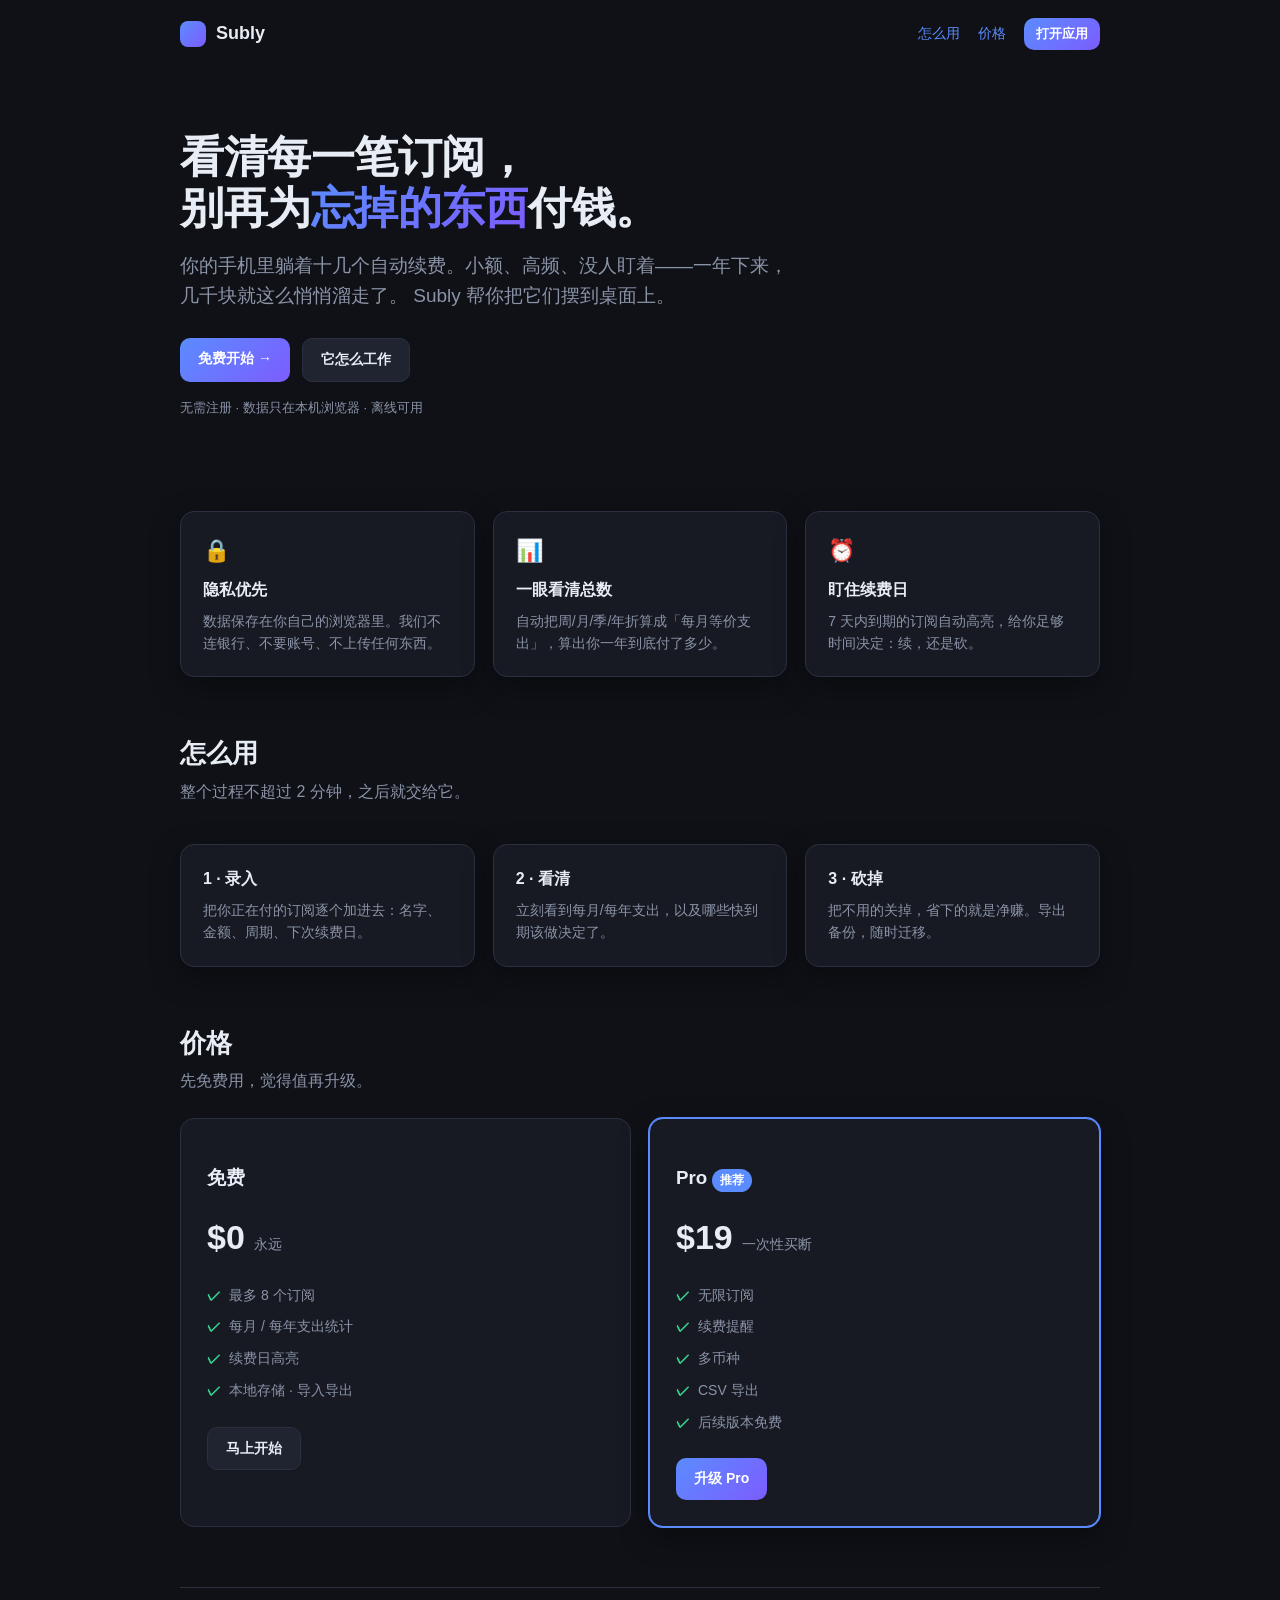
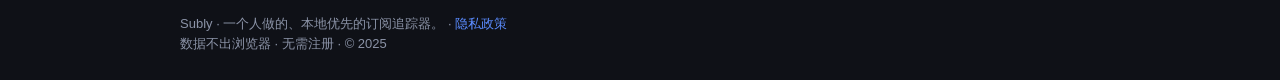
==== index.html @ 19559a6f "Subly: local-first subscription tracker (MVP + reminders + publish pack)" ====
<!DOCTYPE html>
<html lang="zh-CN">
<head>
  <meta charset="UTF-8">
  <meta name="viewport" content="width=device-width, initial-scale=1.0">
  <title>Subly — 看清每一笔订阅，别再为忘掉的东西付钱</title>
  <meta name="description" content="本地优先的订阅支出追踪器。不注册、不联网、不碰隐私。2 分钟理清你每年为订阅花掉的钱。">
  <link rel="canonical" href="https://subly.example.com/">
  <meta name="theme-color" content="#0f1117">
  <meta property="og:type" content="website">
  <meta property="og:site_name" content="Subly">
  <meta property="og:title" content="Subly — 看清每一笔订阅，别再为忘掉的东西付钱">
  <meta property="og:description" content="本地优先的订阅支出追踪器。不注册、不联网、不碰隐私。">
  <meta property="og:url" content="https://subly.example.com/">
  <meta property="og:image" content="https://subly.example.com/og.png">
  <meta name="twitter:card" content="summary_large_image">
  <meta name="twitter:title" content="Subly — 看清每一笔订阅">
  <meta name="twitter:description" content="本地优先的订阅支出追踪器。不注册、不联网、不碰隐私。">
  <meta name="twitter:image" content="https://subly.example.com/og.png">
  <link rel="icon" href="favicon.svg" type="image/svg+xml">
  <link rel="stylesheet" href="styles.css">
  <script type="application/ld+json">
  {
    "@context": "https://schema.org",
    "@type": "SoftwareApplication",
    "name": "Subly",
    "applicationCategory": "FinanceApplication",
    "operatingSystem": "Web",
    "description": "本地优先的订阅支出追踪器，数据只保存在浏览器本地。",
    "offers": { "@type": "Offer", "price": "0", "priceCurrency": "USD" }
  }
  </script>
</head>
<body>
  <div class="wrap">
    <nav class="nav">
      <span class="brand"><span class="dot"></span>Subly</span>
      <div class="nav-links">
        <a href="#how">怎么用</a>
        <a href="#pricing">价格</a>
        <a class="btn btn-primary btn-sm" href="app.html">打开应用</a>
      </div>
    </nav>

    <section class="hero">
      <h1>看清每一笔订阅，<br>别再为<span class="grad">忘掉的东西</span>付钱。</h1>
      <p class="lead">
        你的手机里躺着十几个自动续费。小额、高频、没人盯着——一年下来，几千块就这么悄悄溜走了。
        Subly 帮你把它们摆到桌面上。
      </p>
      <div class="cta">
        <a class="btn btn-primary" href="app.html">免费开始 →</a>
        <a class="btn" href="#how">它怎么工作</a>
      </div>
      <p class="sub">无需注册 · 数据只在本机浏览器 · 离线可用</p>
    </section>

    <section class="grid">
      <div class="card">
        <span class="ico">🔒</span>
        <h3>隐私优先</h3>
        <p>数据保存在你自己的浏览器里。我们不连银行、不要账号、不上传任何东西。</p>
      </div>
      <div class="card">
        <span class="ico">📊</span>
        <h3>一眼看清总数</h3>
        <p>自动把周/月/季/年折算成「每月等价支出」，算出你一年到底付了多少。</p>
      </div>
      <div class="card">
        <span class="ico">⏰</span>
        <h3>盯住续费日</h3>
        <p>7 天内到期的订阅自动高亮，给你足够时间决定：续，还是砍。</p>
      </div>
    </section>

    <section id="how">
      <h2 class="section-title">怎么用</h2>
      <p class="section-sub">整个过程不超过 2 分钟，之后就交给它。</p>
      <div class="grid">
        <div class="card"><h3>1 · 录入</h3><p>把你正在付的订阅逐个加进去：名字、金额、周期、下次续费日。</p></div>
        <div class="card"><h3>2 · 看清</h3><p>立刻看到每月/每年支出，以及哪些快到期该做决定了。</p></div>
        <div class="card"><h3>3 · 砍掉</h3><p>把不用的关掉，省下的就是净赚。导出备份，随时迁移。</p></div>
      </div>
    </section>

    <section id="pricing">
      <h2 class="section-title">价格</h2>
      <p class="section-sub">先免费用，觉得值再升级。</p>
      <div class="pricing">
        <div class="price-card">
          <h3>免费</h3>
          <div class="amount">$0 <small>永远</small></div>
          <ul>
            <li>最多 8 个订阅</li>
            <li>每月 / 每年支出统计</li>
            <li>续费日高亮</li>
            <li>本地存储 · 导入导出</li>
          </ul>
          <a class="btn" href="app.html">马上开始</a>
        </div>
        <div class="price-card featured">
          <h3>Pro <span class="badge">推荐</span></h3>
          <div class="amount">$19 <small>一次性买断</small></div>
          <ul>
            <li>无限订阅</li>
            <li>续费提醒</li>
            <li>多币种</li>
            <li>CSV 导出</li>
            <li>后续版本免费</li>
          </ul>
          <a class="btn btn-primary" href="app.html">升级 Pro</a>
        </div>
      </div>
    </section>

    <footer>
      Subly · 一个人做的、本地优先的订阅追踪器。 · <a href="privacy.html">隐私政策</a><br>
      数据不出浏览器 · 无需注册 · © 2025
    </footer>
  </div>
</body>
</html>
---- styles.css ----
:root {
  --bg: #0f1117;
  --surface: #171a23;
  --surface-2: #1f2430;
  --border: #2a3040;
  --text: #e8ecf4;
  --muted: #8b93a7;
  --accent: #5b8cff;
  --accent-2: #7c5cff;
  --good: #3ddc97;
  --warn: #ffb454;
  --bad: #ff6b6b;
  --radius: 14px;
  --shadow: 0 10px 30px rgba(0, 0, 0, 0.35);
}

* { box-sizing: border-box; }

html, body {
  margin: 0;
  padding: 0;
  background: var(--bg);
  color: var(--text);
  font-family: -apple-system, "Segoe UI", "PingFang SC", "Microsoft YaHei", Roboto, Helvetica, Arial, sans-serif;
  line-height: 1.55;
  -webkit-font-smoothing: antialiased;
}

a { color: var(--accent); text-decoration: none; }
a:hover { text-decoration: underline; }

.wrap { max-width: 960px; margin: 0 auto; padding: 0 20px; }

/* ---------- Top nav ---------- */
.nav {
  display: flex; align-items: center; justify-content: space-between;
  padding: 18px 0;
}
.brand { display: flex; align-items: center; gap: 10px; font-weight: 700; font-size: 18px; }
.brand .dot {
  width: 26px; height: 26px; border-radius: 8px;
  background: linear-gradient(135deg, var(--accent), var(--accent-2));
  display: inline-block;
}
.nav-links { display: flex; gap: 18px; align-items: center; color: var(--muted); font-size: 14px; }

/* ---------- Buttons ---------- */
.btn {
  display: inline-block; border: 1px solid var(--border); background: var(--surface-2);
  color: var(--text); padding: 10px 18px; border-radius: 10px; cursor: pointer;
  font-size: 14px; font-weight: 600; transition: transform .06s ease, background .15s ease;
}
.btn:hover { background: #262c3a; }
.btn:active { transform: translateY(1px); }
.btn-primary {
  background: linear-gradient(135deg, var(--accent), var(--accent-2));
  border: none; color: #fff;
}
.btn-primary:hover { filter: brightness(1.08); background: linear-gradient(135deg, var(--accent), var(--accent-2)); }
.btn-ghost { background: transparent; }
.btn-sm { padding: 6px 12px; font-size: 13px; }
.btn-danger { color: var(--bad); border-color: #3a2630; }

/* ---------- Landing ---------- */
.hero { padding: 64px 0 40px; }
.hero h1 { font-size: 44px; line-height: 1.15; margin: 0 0 18px; letter-spacing: -0.5px; }
.hero h1 .grad {
  background: linear-gradient(135deg, var(--accent), var(--accent-2));
  -webkit-background-clip: text; background-clip: text; color: transparent;
}
.hero p.lead { font-size: 19px; color: var(--muted); max-width: 620px; margin: 0 0 28px; }
.hero .cta { display: flex; gap: 12px; flex-wrap: wrap; }
.hero .sub { margin-top: 16px; color: var(--muted); font-size: 13px; }

.grid { display: grid; grid-template-columns: repeat(3, 1fr); gap: 18px; margin: 40px 0; }
.card {
  background: var(--surface); border: 1px solid var(--border);
  border-radius: var(--radius); padding: 22px; box-shadow: var(--shadow);
}
.card h3 { margin: 0 0 8px; font-size: 16px; }
.card p { margin: 0; color: var(--muted); font-size: 14px; }
.card .ico { font-size: 22px; margin-bottom: 10px; display: block; }

.section-title { font-size: 26px; margin: 56px 0 6px; }
.section-sub { color: var(--muted); margin: 0 0 22px; }

.pricing { display: grid; grid-template-columns: repeat(2, 1fr); gap: 18px; margin: 24px 0 60px; }
.price-card { background: var(--surface); border: 1px solid var(--border); border-radius: var(--radius); padding: 26px; }
.price-card.featured { border-color: var(--accent); box-shadow: 0 0 0 1px var(--accent), var(--shadow); }
.price-card .amount { font-size: 34px; font-weight: 800; margin: 8px 0; }
.price-card .amount small { font-size: 14px; color: var(--muted); font-weight: 500; }
.price-card ul { list-style: none; padding: 0; margin: 16px 0 20px; color: var(--muted); font-size: 14px; }
.price-card li { padding: 5px 0; }
.price-card li::before { content: "✓"; color: var(--good); margin-right: 8px; font-weight: 700; }
.badge { display: inline-block; font-size: 12px; background: var(--accent); color: #fff; padding: 2px 8px; border-radius: 999px; }

footer { border-top: 1px solid var(--border); color: var(--muted); font-size: 13px; padding: 26px 0; margin-top: 40px; }

/* ---------- App ---------- */
.app-header { display: flex; justify-content: space-between; align-items: center; padding: 20px 0; }
.stats { display: grid; grid-template-columns: repeat(3, 1fr); gap: 14px; margin: 8px 0 22px; }
.stat { background: var(--surface); border: 1px solid var(--border); border-radius: var(--radius); padding: 18px; }
.stat .label { color: var(--muted); font-size: 13px; }
.stat .value { font-size: 28px; font-weight: 800; margin-top: 4px; }
.stat .value.small { font-size: 20px; }

.toolbar { display: flex; justify-content: space-between; align-items: center; gap: 12px; margin-bottom: 14px; flex-wrap: wrap; }
.toolbar .left { display: flex; gap: 10px; align-items: center; }
select, input[type="text"], input[type="number"], input[type="date"] {
  background: var(--surface-2); color: var(--text); border: 1px solid var(--border);
  border-radius: 9px; padding: 9px 12px; font-size: 14px; outline: none;
}
select:focus, input:focus { border-color: var(--accent); }

table { width: 100%; border-collapse: collapse; background: var(--surface); border-radius: var(--radius); overflow: hidden; }
th, td { text-align: left; padding: 13px 14px; border-bottom: 1px solid var(--border); font-size: 14px; }
th { color: var(--muted); font-weight: 600; font-size: 12px; text-transform: uppercase; letter-spacing: .4px; }
tbody tr:last-child td { border-bottom: none; }
tbody tr:hover { background: var(--surface-2); }
td .name { font-weight: 600; }
td .cat {
  font-size: 12px; color: var(--muted); background: var(--surface-2);
  padding: 2px 8px; border-radius: 999px; margin-left: 8px;
}
.due-soon { color: var(--warn); font-weight: 600; }
.empty { text-align: center; color: var(--muted); padding: 40px 0; }

/* ---------- Modal ---------- */
.modal-backdrop {
  position: fixed; inset: 0; background: rgba(0, 0, 0, .55);
  display: none; align-items: center; justify-content: center; padding: 20px; z-index: 50;
}
.modal-backdrop.open { display: flex; }
.modal { background: var(--surface); border: 1px solid var(--border); border-radius: var(--radius); width: 100%; max-width: 440px; padding: 24px; box-shadow: var(--shadow); }
.modal h2 { margin: 0 0 18px; font-size: 19px; }
.field { margin-bottom: 14px; }
.field label { display: block; font-size: 13px; color: var(--muted); margin-bottom: 6px; }
.field input, .field select { width: 100%; }
.row2 { display: grid; grid-template-columns: 1fr 1fr; gap: 12px; }
.modal-actions { display: flex; justify-content: flex-end; gap: 10px; margin-top: 18px; }

.notice {
  background: #1b2233; border: 1px solid var(--border); color: var(--muted);
  border-radius: 10px; padding: 10px 14px; font-size: 13px; margin-bottom: 14px;
}
.notice.warn { border-color: #4a3a20; color: var(--warn); }

/* ---------- 提醒面板 ---------- */
.reminder {
  background: linear-gradient(180deg, #241d17, var(--surface));
  border: 1px solid #4a3a20; border-radius: var(--radius);
  padding: 16px 18px; margin-bottom: 18px;
}
.reminder-head { display: flex; justify-content: space-between; align-items: center; gap: 12px; flex-wrap: wrap; }
.reminder-head h2 { font-size: 16px; margin: 0; }
.reminder-actions { display: flex; gap: 10px; align-items: center; font-size: 13px; color: var(--muted); }
.reminder-actions select { padding: 5px 8px; }
#reminder-list { list-style: none; margin: 12px 0 0; padding: 0; }
#reminder-list li { display: flex; justify-content: space-between; padding: 9px 0; border-top: 1px solid var(--border); font-size: 14px; }
#reminder-list li:first-child { border-top: none; }
#reminder-list li .when { color: var(--warn); font-weight: 600; }
#reminder-list li .amt { color: var(--muted); margin-left: 8px; }

@media (max-width: 720px) {
  .hero h1 { font-size: 32px; }
  .grid, .pricing, .stats { grid-template-columns: 1fr; }
  .hide-sm { display: none; }
}

/* ---------- 长文页（隐私政策） ---------- */
.prose { max-width: 720px; margin: 30px auto 0; }
.prose h1 { font-size: 32px; margin: 0 0 6px; }
.prose h2 { font-size: 19px; margin: 30px 0 8px; }
.prose p, .prose li { color: var(--muted); font-size: 15px; }
.prose strong { color: var(--text); }
.prose ul { padding-left: 20px; margin: 8px 0; }
.prose code {
  background: var(--surface-2); border: 1px solid var(--border);
  border-radius: 6px; padding: 1px 6px; font-size: 13px; color: var(--text);
}
.prose .muted { color: var(--muted); font-size: 13px; }
.placeholder { color: var(--warn); }

/* ---------- 居中页（404） ---------- */
.center-page { text-align: center; padding: 80px 0; }
.center-page .code {
  font-size: 72px; font-weight: 800; line-height: 1;
  background: linear-gradient(135deg, var(--accent), var(--accent-2));
  -webkit-background-clip: text; background-clip: text; color: transparent;
}
.center-page .cta { display: flex; gap: 12px; }
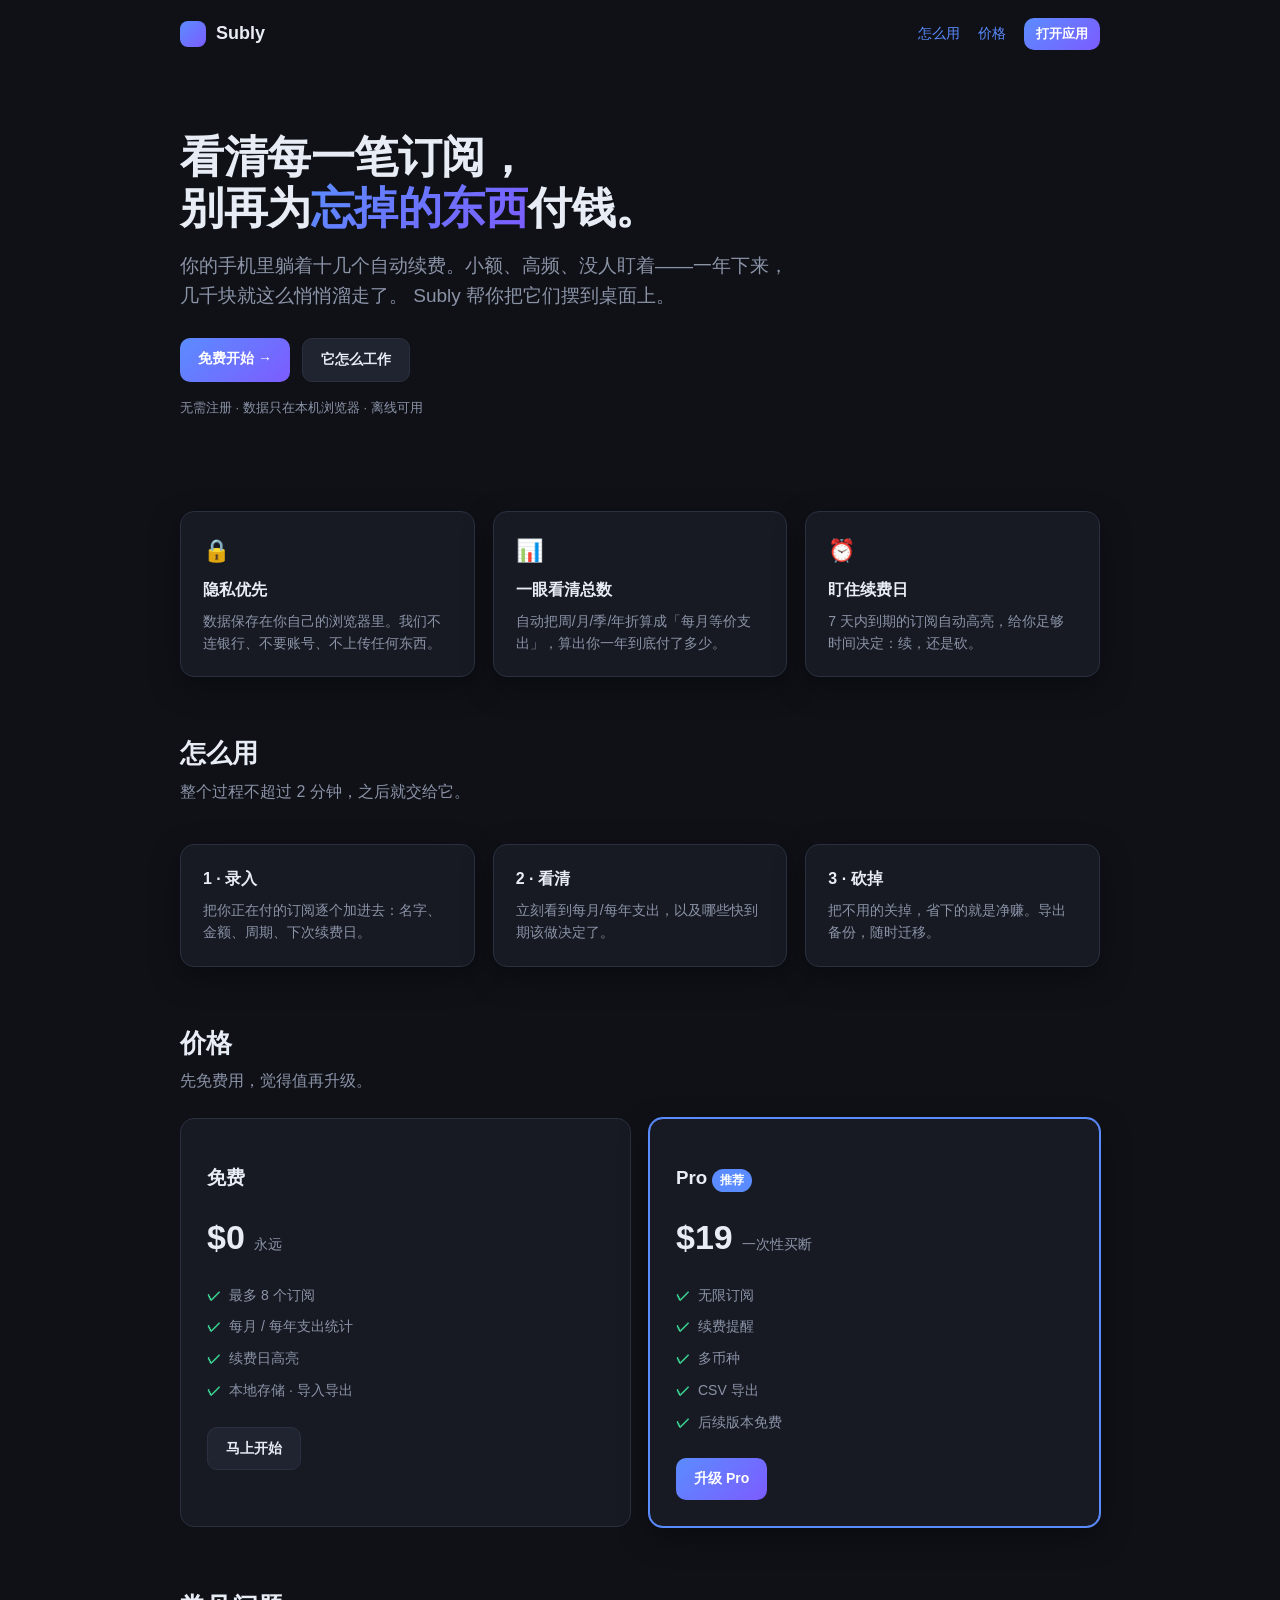
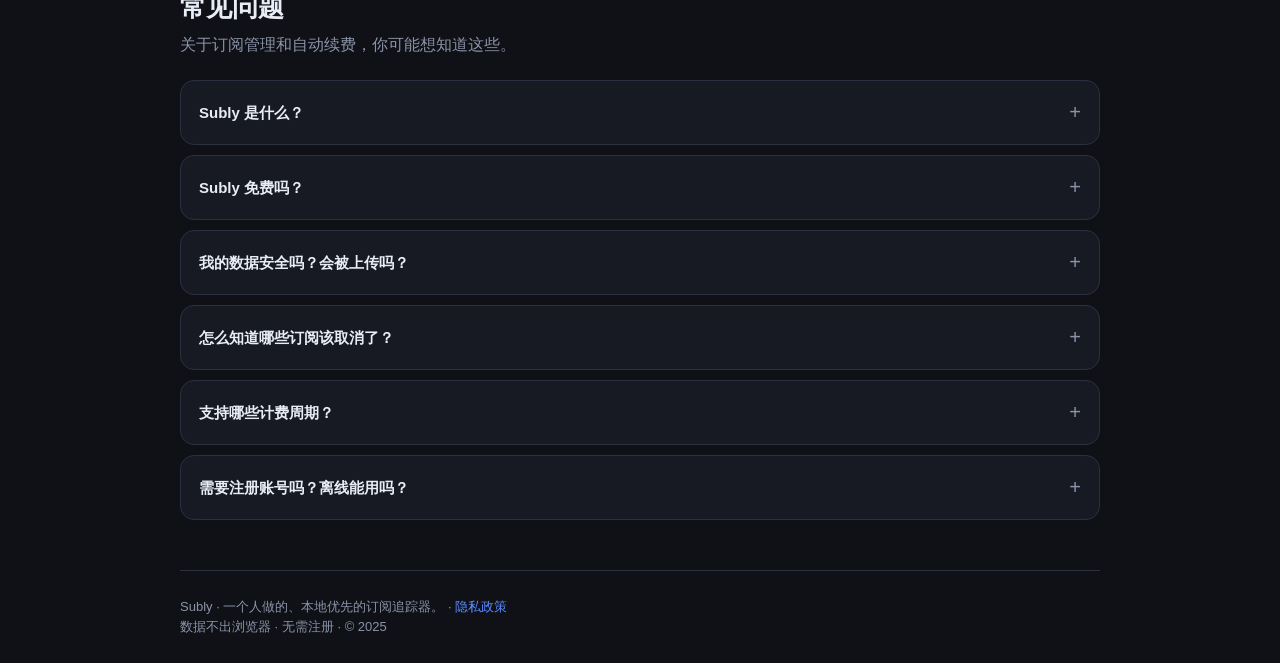
==== commit 318eca5c: "Add FAQ section + FAQPage schema for SEO; retire flaky Actions deploy" ====
--- a/index.html
+++ b/index.html
@@ -5,18 +5,18 @@
   <meta name="viewport" content="width=device-width, initial-scale=1.0">
   <title>Subly — 看清每一笔订阅，别再为忘掉的东西付钱</title>
   <meta name="description" content="本地优先的订阅支出追踪器。不注册、不联网、不碰隐私。2 分钟理清你每年为订阅花掉的钱。">
-  <link rel="canonical" href="https://subly.example.com/">
+  <link rel="canonical" href="https://hengpuren-code.github.io/subly/">
   <meta name="theme-color" content="#0f1117">
   <meta property="og:type" content="website">
   <meta property="og:site_name" content="Subly">
   <meta property="og:title" content="Subly — 看清每一笔订阅，别再为忘掉的东西付钱">
   <meta property="og:description" content="本地优先的订阅支出追踪器。不注册、不联网、不碰隐私。">
-  <meta property="og:url" content="https://subly.example.com/">
-  <meta property="og:image" content="https://subly.example.com/og.png">
+  <meta property="og:url" content="https://hengpuren-code.github.io/subly/">
+  <meta property="og:image" content="https://hengpuren-code.github.io/subly/og.png">
   <meta name="twitter:card" content="summary_large_image">
   <meta name="twitter:title" content="Subly — 看清每一笔订阅">
   <meta name="twitter:description" content="本地优先的订阅支出追踪器。不注册、不联网、不碰隐私。">
-  <meta name="twitter:image" content="https://subly.example.com/og.png">
+  <meta name="twitter:image" content="https://hengpuren-code.github.io/subly/og.png">
   <link rel="icon" href="favicon.svg" type="image/svg+xml">
   <link rel="stylesheet" href="styles.css">
   <script type="application/ld+json">
@@ -28,6 +28,44 @@
     "operatingSystem": "Web",
     "description": "本地优先的订阅支出追踪器，数据只保存在浏览器本地。",
     "offers": { "@type": "Offer", "price": "0", "priceCurrency": "USD" }
+  }
+  </script>
+  <script type="application/ld+json">
+  {
+    "@context": "https://schema.org",
+    "@type": "FAQPage",
+    "mainEntity": [
+      {
+        "@type": "Question",
+        "name": "Subly 是什么？",
+        "acceptedAnswer": { "@type": "Answer", "text": "一个本地优先的订阅支出追踪器。记录你在付的订阅，自动折算每月/每年花销，并高亮快到期、该做决定的项。" }
+      },
+      {
+        "@type": "Question",
+        "name": "Subly 免费吗？",
+        "acceptedAnswer": { "@type": "Answer", "text": "免费版最多管理 8 个订阅，包含支出统计、续费日高亮与本地导入导出。" }
+      },
+      {
+        "@type": "Question",
+        "name": "我的数据安全吗？会被上传吗？",
+        "acceptedAnswer": { "@type": "Answer", "text": "不会。所有数据只保存在浏览器本地，不需要注册、不连接服务器、不上传任何内容。" }
+      },
+      {
+        "@type": "Question",
+        "name": "怎么知道哪些订阅该取消了？",
+        "acceptedAnswer": { "@type": "Answer", "text": "按每月等价支出排序，并高亮 7 天内到期的订阅，帮你决定续还是砍。" }
+      },
+      {
+        "@type": "Question",
+        "name": "支持哪些计费周期？",
+        "acceptedAnswer": { "@type": "Answer", "text": "每周、每月、每季、每年，都会自动折算成每月等价支出方便对比。" }
+      },
+      {
+        "@type": "Question",
+        "name": "需要注册账号吗？离线能用吗？",
+        "acceptedAnswer": { "@type": "Answer", "text": "不需要注册，打开即用；数据存在本机，断网也能正常使用。" }
+      }
+    ]
   }
   </script>
 </head>
@@ -113,6 +151,37 @@
       </div>
     </section>
 
+    <section id="faq">
+      <h2 class="section-title">常见问题</h2>
+      <p class="section-sub">关于订阅管理和自动续费，你可能想知道这些。</p>
+      <div class="faq">
+        <details class="qa">
+          <summary>Subly 是什么？</summary>
+          <p>一个本地优先的订阅支出追踪器。把你在付的订阅（视频会员、云盘、软件、健身……）记下来，自动折算成每月/每年花销，并高亮快到期、该做决定的项。</p>
+        </details>
+        <details class="qa">
+          <summary>Subly 免费吗？</summary>
+          <p>免费版最多可管理 8 个订阅，包含每月/每年支出统计、续费日高亮与本地导入导出。需要管理更多订阅时，再升级 Pro。</p>
+        </details>
+        <details class="qa">
+          <summary>我的数据安全吗？会被上传吗？</summary>
+          <p>不会。所有数据只保存在你浏览器本地（localStorage），不需要注册、不连接服务器、不上传任何内容。你随时可以导出备份或清空。</p>
+        </details>
+        <details class="qa">
+          <summary>怎么知道哪些订阅该取消了？</summary>
+          <p>Subly 会按金额（每月等价支出）排序，让你一眼看出最贵的是哪几个；同时把 7 天内到期的订阅高亮出来，给你足够时间决定续还是砍。</p>
+        </details>
+        <details class="qa">
+          <summary>支持哪些计费周期？</summary>
+          <p>每周、每月、每季、每年都支持，Subly 会自动把它们折算成「每月等价支出」方便对比。比如每年 120 元会被算成每月 10 元。</p>
+        </details>
+        <details class="qa">
+          <summary>需要注册账号吗？离线能用吗？</summary>
+          <p>不需要注册，打开即用。因为数据存在本机，断网也能正常使用。</p>
+        </details>
+      </div>
+    </section>
+
     <footer>
       Subly · 一个人做的、本地优先的订阅追踪器。 · <a href="privacy.html">隐私政策</a><br>
       数据不出浏览器 · 无需注册 · © 2025
--- a/styles.css
+++ b/styles.css
@@ -167,6 +167,14 @@
   .hide-sm { display: none; }
 }
 
+@media (max-width: 560px) {
+  th, td { padding: 10px 8px; font-size: 13px; }
+  th { white-space: nowrap; }
+  /* 手机上「月均」列冗余（顶部统计卡已给出总额），隐藏以给名称/日期让位 */
+  th:nth-child(3), td:nth-child(3) { display: none; }
+  td .cat { white-space: nowrap; }
+}
+
 /* ---------- 长文页（隐私政策） ---------- */
 .prose { max-width: 720px; margin: 30px auto 0; }
 .prose h1 { font-size: 32px; margin: 0 0 6px; }
@@ -189,3 +197,18 @@
   -webkit-background-clip: text; background-clip: text; color: transparent;
 }
 .center-page .cta { display: flex; gap: 12px; }
+
+/* ---------- FAQ ---------- */
+.faq { display: grid; gap: 10px; margin: 20px 0 50px; }
+.qa {
+  background: var(--surface); border: 1px solid var(--border);
+  border-radius: var(--radius); padding: 0 18px;
+}
+.qa summary {
+  cursor: pointer; padding: 16px 0; font-weight: 600; font-size: 15px;
+  list-style: none; display: flex; justify-content: space-between; align-items: center; gap: 12px;
+}
+.qa summary::-webkit-details-marker { display: none; }
+.qa summary::after { content: "+"; color: var(--muted); font-weight: 400; font-size: 20px; }
+.qa[open] summary::after { content: "−"; }
+.qa p { margin: 0 0 16px; color: var(--muted); font-size: 14px; }
